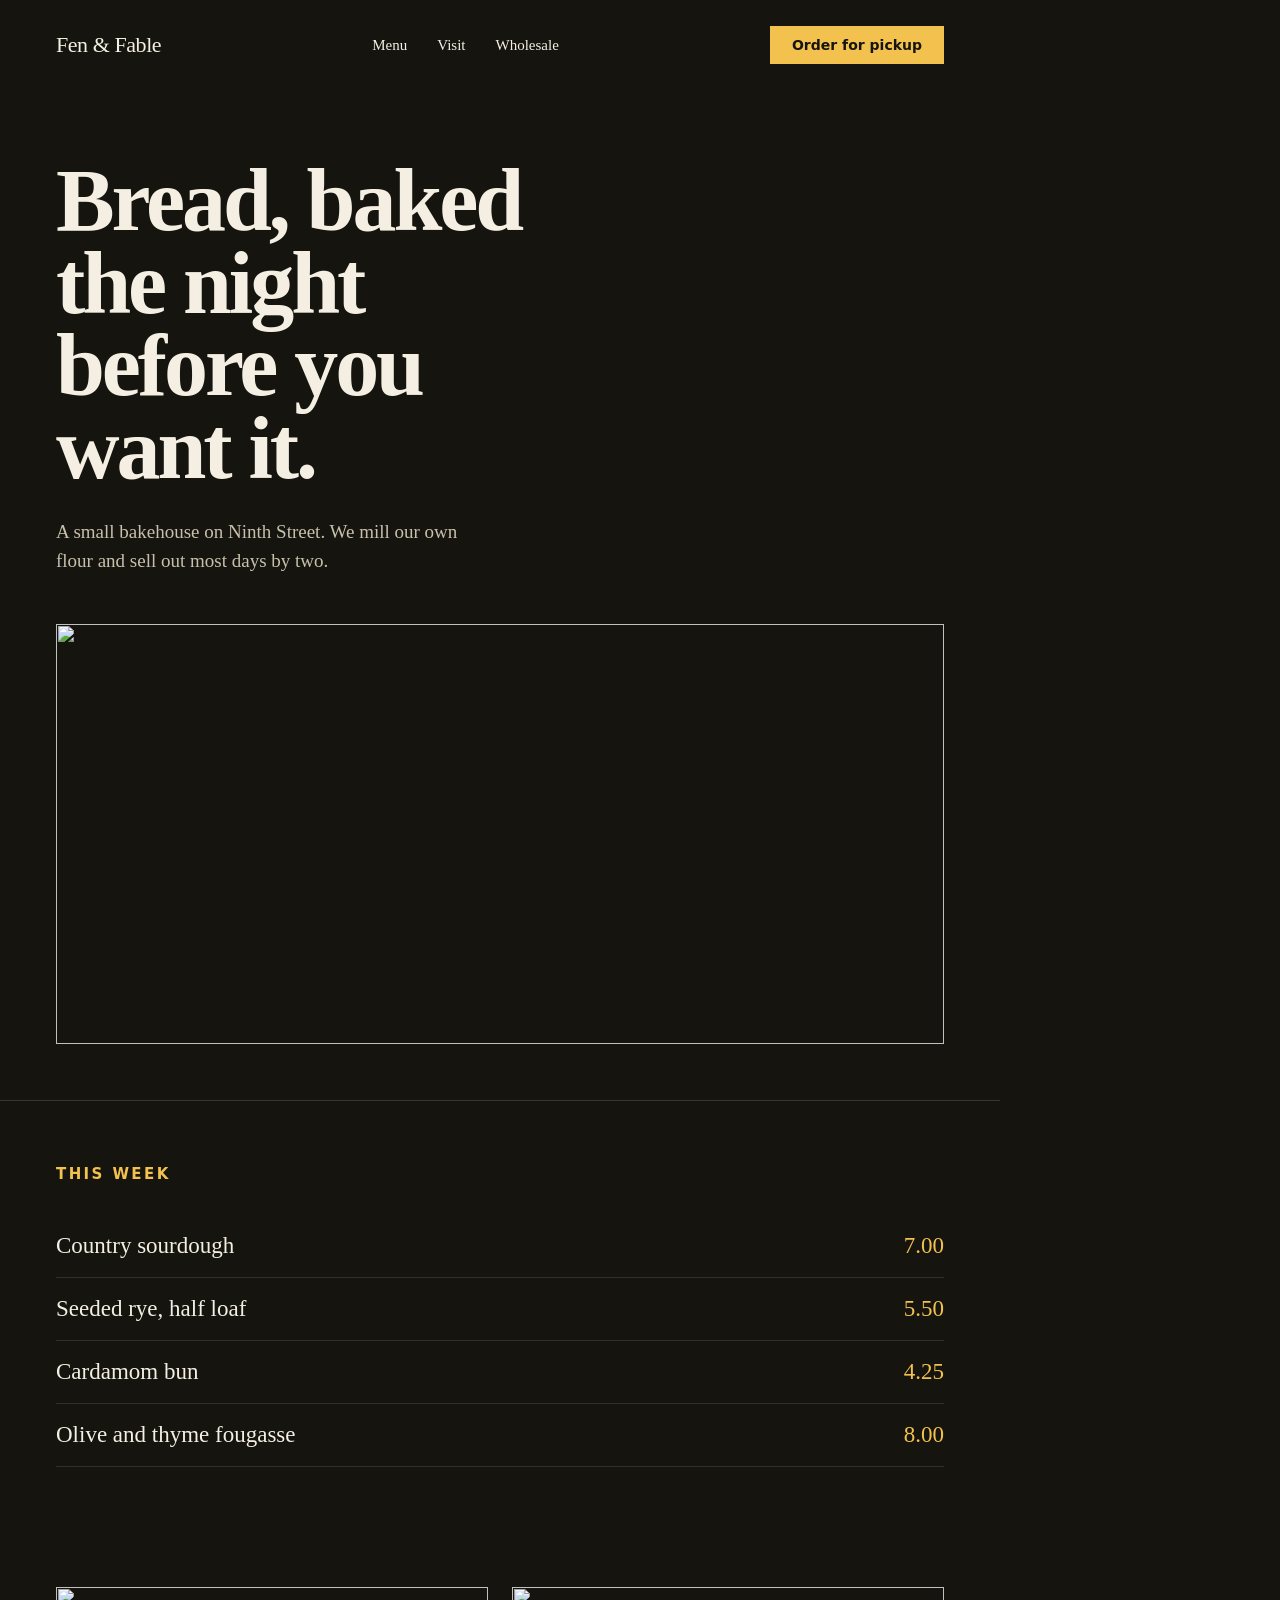
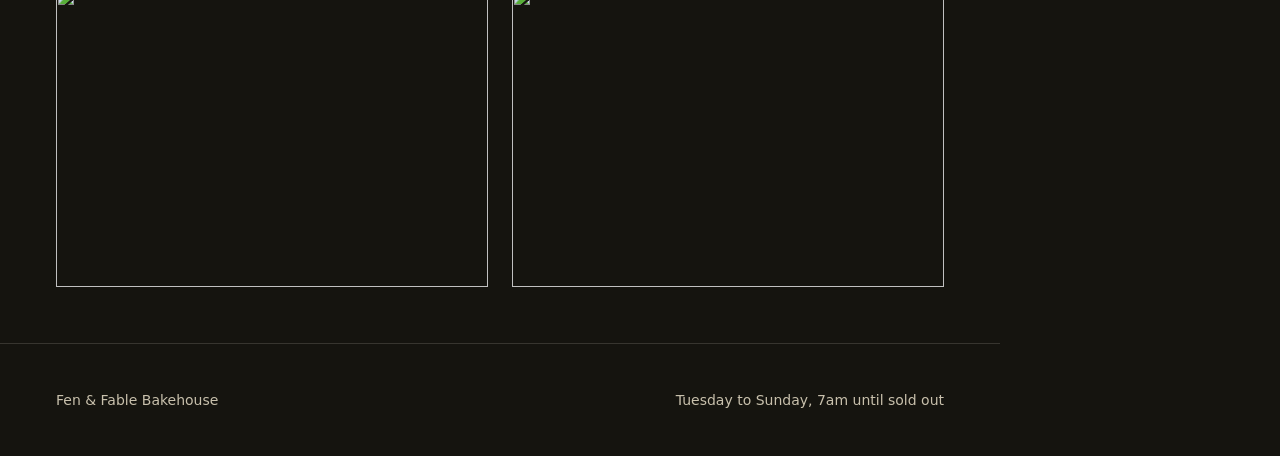
==== mockups/bakehouse.html @ 43e180fd "Updated Website Design wth better tiered model Better UI, less AI generated slop" ====
<!doctype html>
<html lang="en"><head><meta charset="utf-8"><title>Fen &amp; Fable Bakehouse</title>
<meta name="viewport" content="width=1000">
<style>
*,*::before,*::after{box-sizing:border-box}
body{margin:0;width:1000px;background:#15140F;color:#F4EFE2;font-family:Georgia,serif}
img{display:block;max-width:100%}
a{text-decoration:none;color:inherit}
h1,h2,h3,p,ul{margin:0}
ul{padding:0;list-style:none}

nav{display:flex;justify-content:space-between;align-items:center;padding:26px 56px;font-size:15px}
nav ul{display:flex;gap:30px}
.mark{font-size:22px;letter-spacing:-.02em}
.btn{background:#F2C14E;color:#15140F;padding:11px 22px;font-size:14px;font-family:system-ui,sans-serif;font-weight:600}
.hero{padding:70px 56px 56px}
.hero h1{font-size:88px;line-height:.94;letter-spacing:-.035em;max-width:12ch}
.hero p{margin-top:26px;max-width:44ch;font-size:19px;line-height:1.55;color:#C8C0AC}
.shot{margin-top:48px;height:420px;overflow:hidden}
.shot img{width:100%;height:100%;object-fit:cover}
.menu{padding:64px 56px;border-top:1px solid rgba(244,239,226,.15)}
.menu h2{font-size:15px;font-family:system-ui,sans-serif;letter-spacing:.16em;text-transform:uppercase;color:#F2C14E;margin-bottom:32px}
.row{display:flex;justify-content:space-between;align-items:baseline;padding:18px 0;border-bottom:1px solid rgba(244,239,226,.12);font-size:23px}
.row span:last-child{color:#F2C14E}
.two{display:grid;grid-template-columns:1fr 1fr;gap:24px;padding:56px}
.two img{height:300px;width:100%;object-fit:cover}
footer{padding:48px 56px;border-top:1px solid rgba(244,239,226,.15);display:flex;justify-content:space-between;font-size:14px;color:#C8C0AC;font-family:system-ui,sans-serif}

</style></head><body>

<nav><span class="mark">Fen &amp; Fable</span><ul><li>Menu</li><li>Visit</li><li>Wholesale</li></ul><a class="btn">Order for pickup</a></nav>
<section class="hero">
  <h1>Bread, baked the night before you want it.</h1>
  <p>A small bakehouse on Ninth Street. We mill our own flour and sell out most days by two.</p>
  <div class="shot"><img src="https://picsum.photos/seed/illomi-mock-bakery-hero/1400/840" alt=""></div>
</section>
<section class="menu">
  <h2>This week</h2>
  <div class="row"><span>Country sourdough</span><span>7.00</span></div>
  <div class="row"><span>Seeded rye, half loaf</span><span>5.50</span></div>
  <div class="row"><span>Cardamom bun</span><span>4.25</span></div>
  <div class="row"><span>Olive and thyme fougasse</span><span>8.00</span></div>
</section>
<div class="two">
  <img src="https://picsum.photos/seed/illomi-mock-bakery-a/700/600" alt="">
  <img src="https://picsum.photos/seed/illomi-mock-bakery-b/700/600" alt="">
</div>
<footer><span>Fen &amp; Fable Bakehouse</span><span>Tuesday to Sunday, 7am until sold out</span></footer>

</body></html>
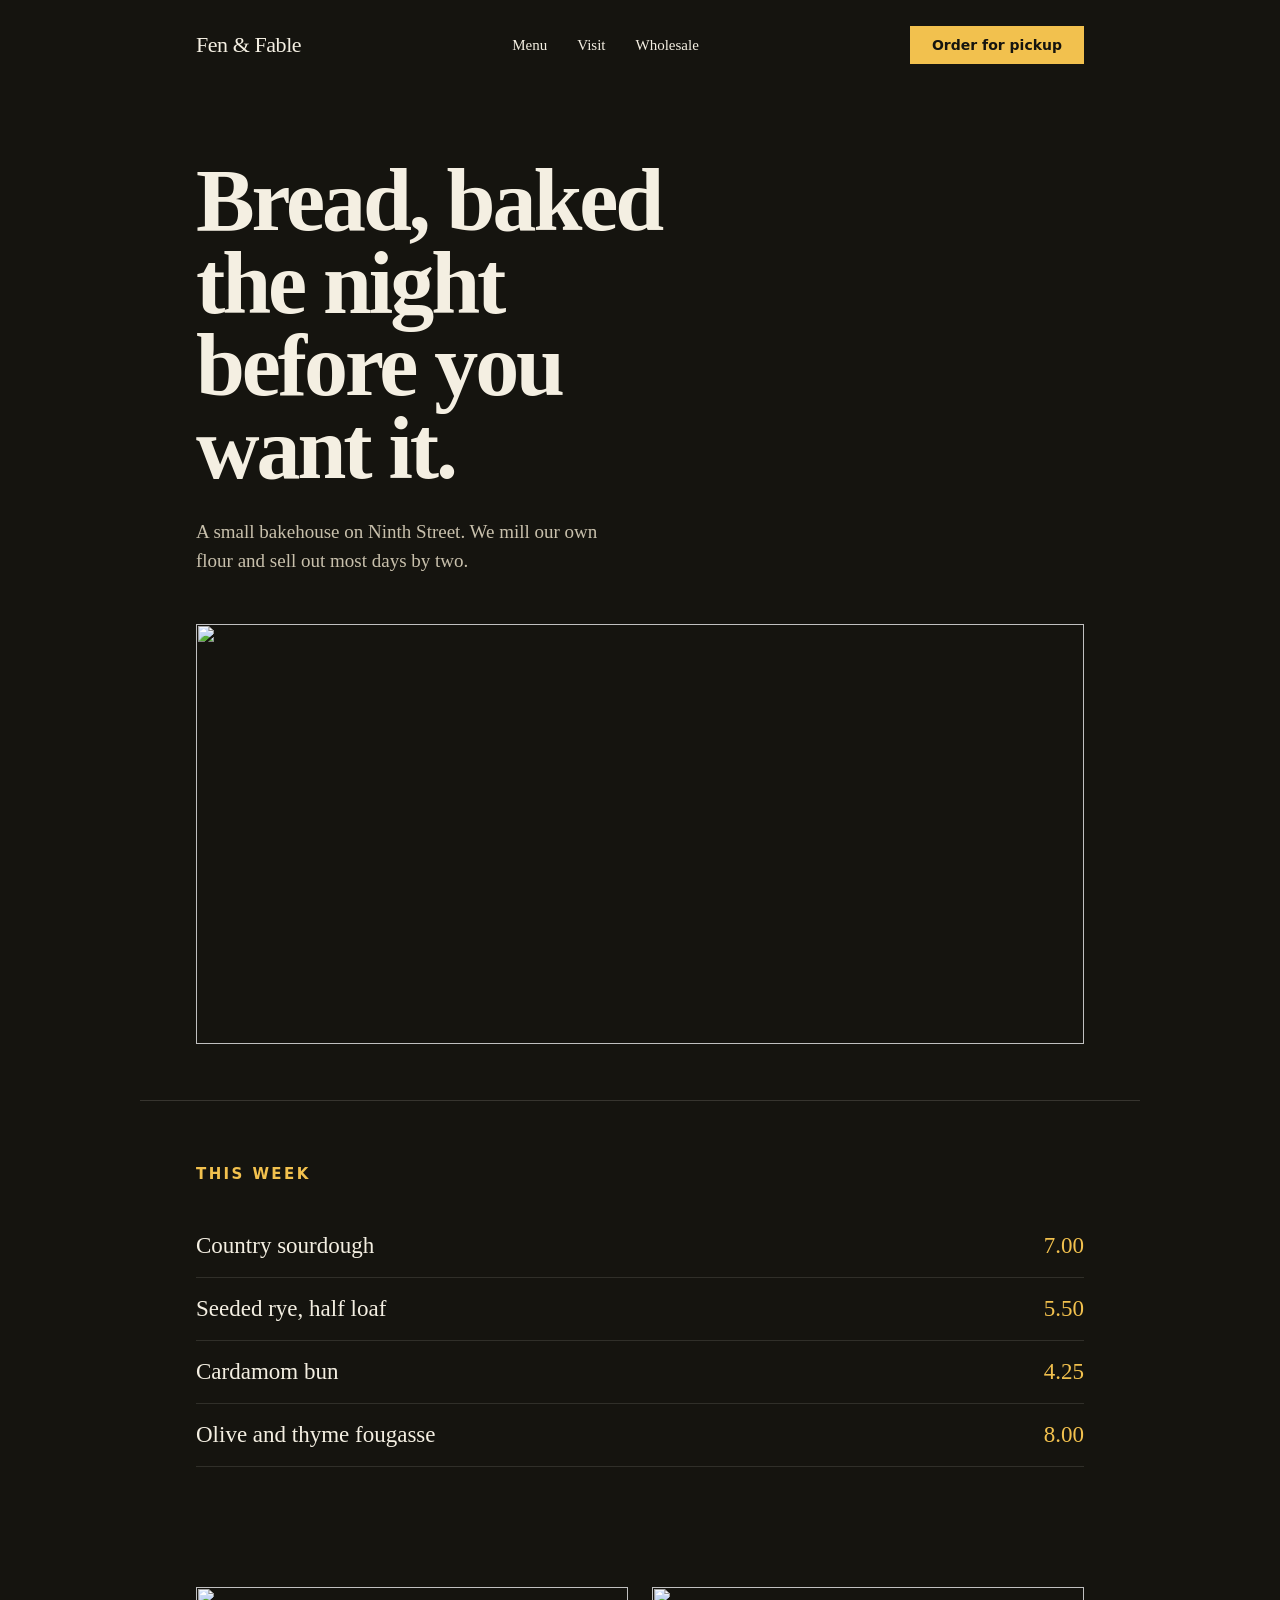
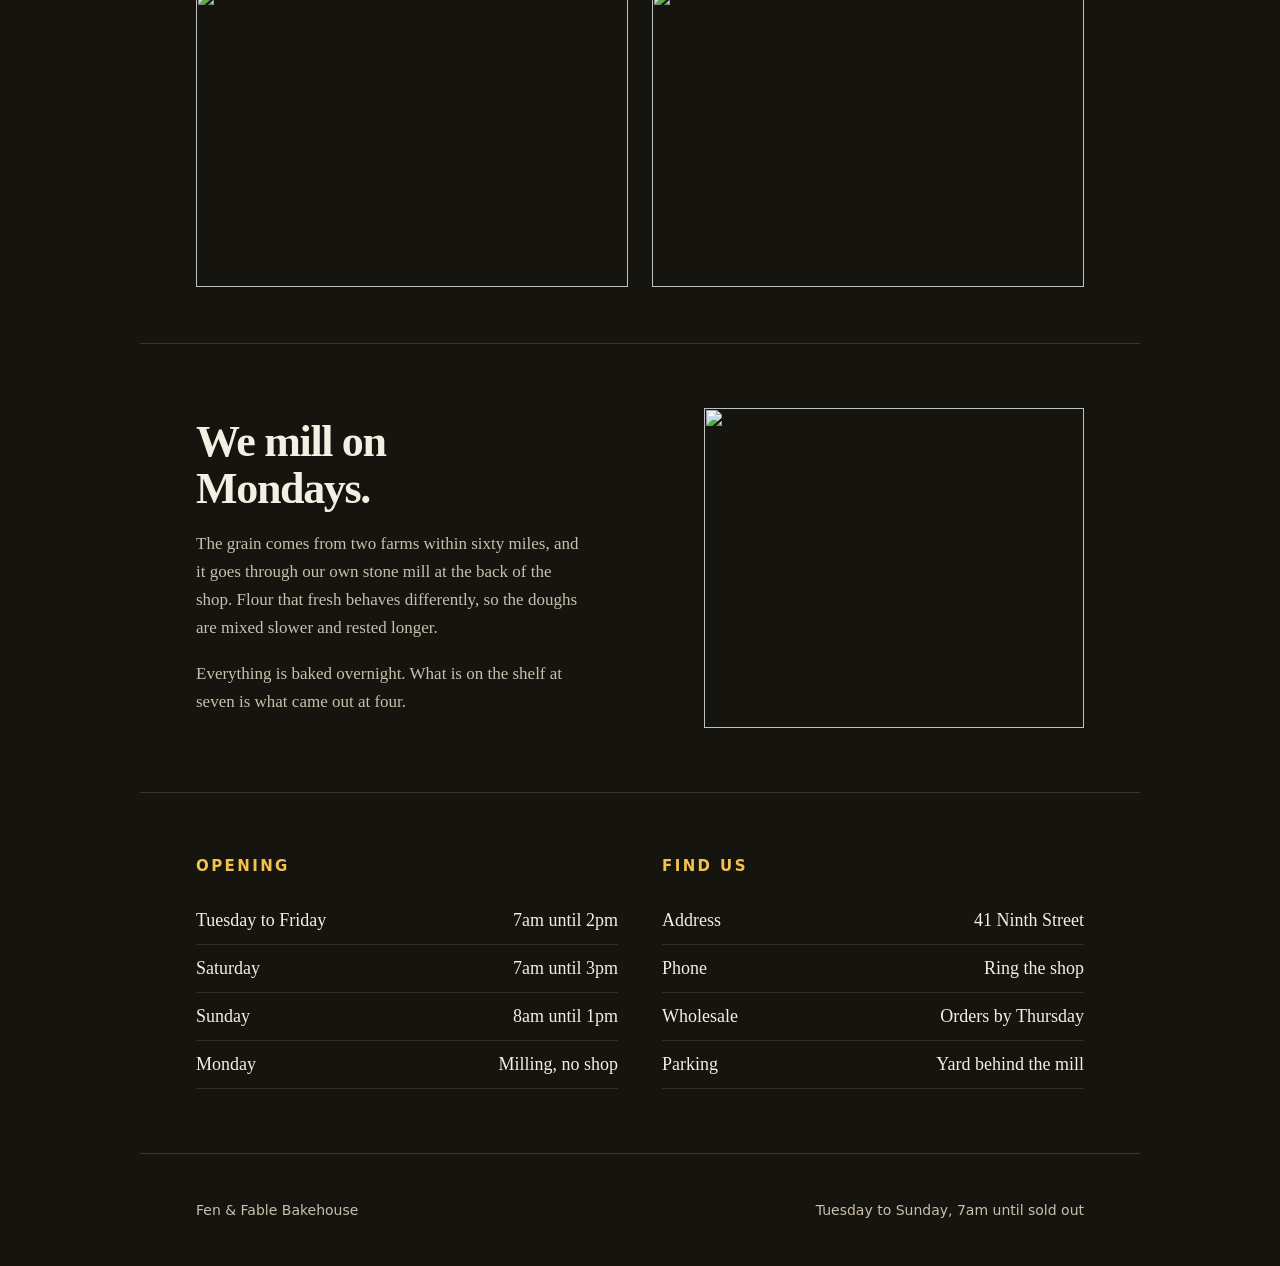
==== commit fe73b680: "Website Upgrade + Mobile Site Enhancements" ====
--- a/mockups/bakehouse.html
+++ b/mockups/bakehouse.html
@@ -1,9 +1,9 @@
 <!doctype html>
 <html lang="en"><head><meta charset="utf-8"><title>Fen &amp; Fable Bakehouse</title>
-<meta name="viewport" content="width=1000">
+<meta name="viewport" content="width=device-width, initial-scale=1">
 <style>
 *,*::before,*::after{box-sizing:border-box}
-body{margin:0;width:1000px;background:#15140F;color:#F4EFE2;font-family:Georgia,serif}
+body{margin:0;width:100%;max-width:1000px;margin-inline:auto;background:#15140F;color:#F4EFE2;font-family:Georgia,serif}
 img{display:block;max-width:100%}
 a{text-decoration:none;color:inherit}
 h1,h2,h3,p,ul{margin:0}
@@ -26,13 +26,39 @@
 .two img{height:300px;width:100%;object-fit:cover}
 footer{padding:48px 56px;border-top:1px solid rgba(244,239,226,.15);display:flex;justify-content:space-between;font-size:14px;color:#C8C0AC;font-family:system-ui,sans-serif}
 
+
+.story{padding:64px 56px;border-top:1px solid rgba(244,239,226,.15);display:grid;grid-template-columns:1.1fr .9fr;gap:44px;align-items:center}
+.story h2{font-size:44px;line-height:1.05;letter-spacing:-.03em;max-width:14ch}
+.story p{margin-top:18px;color:#C8C0AC;font-size:17px;line-height:1.65;max-width:46ch}
+.story img{width:100%;height:320px;object-fit:cover}
+.find{padding:64px 56px;border-top:1px solid rgba(244,239,226,.15);display:grid;grid-template-columns:1fr 1fr;gap:44px}
+.find h3{font-size:15px;font-family:system-ui,sans-serif;letter-spacing:.16em;text-transform:uppercase;color:#F2C14E;margin-bottom:22px}
+.find .l{display:flex;justify-content:space-between;padding:13px 0;border-bottom:1px solid rgba(244,239,226,.12);font-size:18px}
+
+@media (max-width: 760px){
+  body{font-size:15px}
+  nav{flex-wrap:wrap;gap:10px}
+  nav ul{gap:16px;font-size:13px}
+  .hero{grid-template-columns:1fr !important;padding-left:24px;padding-right:24px}
+  .hero h1{font-size:40px !important}
+  .hero img{height:240px !important}
+  .cards,.grid,.svc,.team,.two,.gal,.story,.find{grid-template-columns:1fr !important}
+  .band,.sub,.hrs,.hours,.price,.fees,.menu,.book,.clients{
+    padding-left:24px !important;padding-right:24px !important}
+  .band,.sub,.hours,.hrs{flex-direction:column;align-items:flex-start;gap:18px;
+    grid-template-columns:1fr !important;text-align:left}
+  .band h2,.sub h2,.hrs h2,.hours h3{font-size:26px !important;max-width:none}
+  .fields{grid-template-columns:1fr !important}
+  .price{grid-template-columns:1fr !important}
+  footer{flex-direction:column;gap:8px;align-items:flex-start}
+}
 </style></head><body>
 
 <nav><span class="mark">Fen &amp; Fable</span><ul><li>Menu</li><li>Visit</li><li>Wholesale</li></ul><a class="btn">Order for pickup</a></nav>
 <section class="hero">
   <h1>Bread, baked the night before you want it.</h1>
   <p>A small bakehouse on Ninth Street. We mill our own flour and sell out most days by two.</p>
-  <div class="shot"><img src="https://picsum.photos/seed/illomi-mock-bakery-hero/1400/840" alt=""></div>
+  <div class="shot"><img loading="lazy" decoding="async" src="https://picsum.photos/seed/illomi-mock-bakery-hero/840/500" alt=""></div>
 </section>
 <section class="menu">
   <h2>This week</h2>
@@ -42,9 +68,33 @@
   <div class="row"><span>Olive and thyme fougasse</span><span>8.00</span></div>
 </section>
 <div class="two">
-  <img src="https://picsum.photos/seed/illomi-mock-bakery-a/700/600" alt="">
-  <img src="https://picsum.photos/seed/illomi-mock-bakery-b/700/600" alt="">
+  <img loading="lazy" decoding="async" src="https://picsum.photos/seed/illomi-mock-bakery-a/420/360" alt="">
+  <img loading="lazy" decoding="async" src="https://picsum.photos/seed/illomi-mock-bakery-b/420/360" alt="">
 </div>
+<section class="story">
+  <div>
+    <h2>We mill on Mondays.</h2>
+    <p>The grain comes from two farms within sixty miles, and it goes through our own stone mill at the back of the shop. Flour that fresh behaves differently, so the doughs are mixed slower and rested longer.</p>
+    <p>Everything is baked overnight. What is on the shelf at seven is what came out at four.</p>
+  </div>
+  <img loading="lazy" decoding="async" src="https://picsum.photos/seed/illomi-mock-bakery-mill/420/300" alt="">
+</section>
+<section class="find">
+  <div>
+    <h3>Opening</h3>
+    <div class="l"><span>Tuesday to Friday</span><span>7am until 2pm</span></div>
+    <div class="l"><span>Saturday</span><span>7am until 3pm</span></div>
+    <div class="l"><span>Sunday</span><span>8am until 1pm</span></div>
+    <div class="l"><span>Monday</span><span>Milling, no shop</span></div>
+  </div>
+  <div>
+    <h3>Find us</h3>
+    <div class="l"><span>Address</span><span>41 Ninth Street</span></div>
+    <div class="l"><span>Phone</span><span>Ring the shop</span></div>
+    <div class="l"><span>Wholesale</span><span>Orders by Thursday</span></div>
+    <div class="l"><span>Parking</span><span>Yard behind the mill</span></div>
+  </div>
+</section>
 <footer><span>Fen &amp; Fable Bakehouse</span><span>Tuesday to Sunday, 7am until sold out</span></footer>
 
 </body></html>
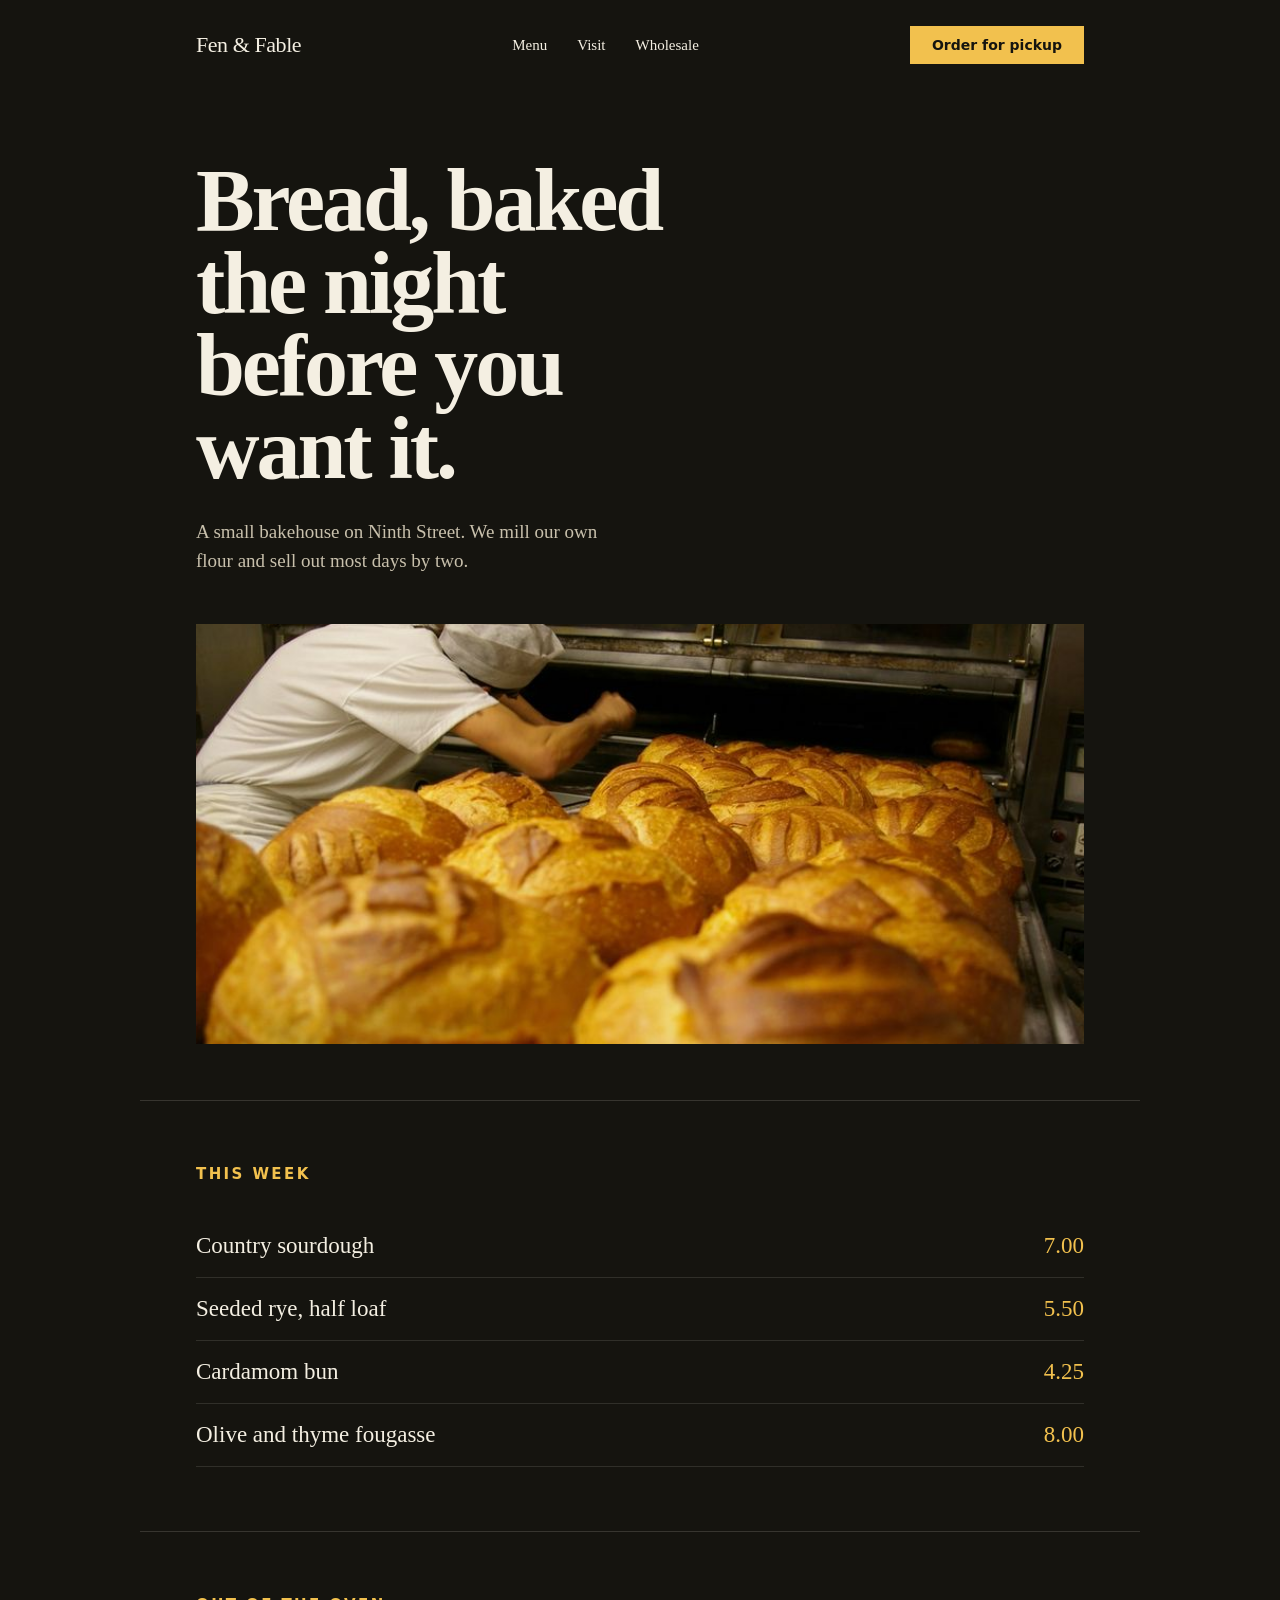
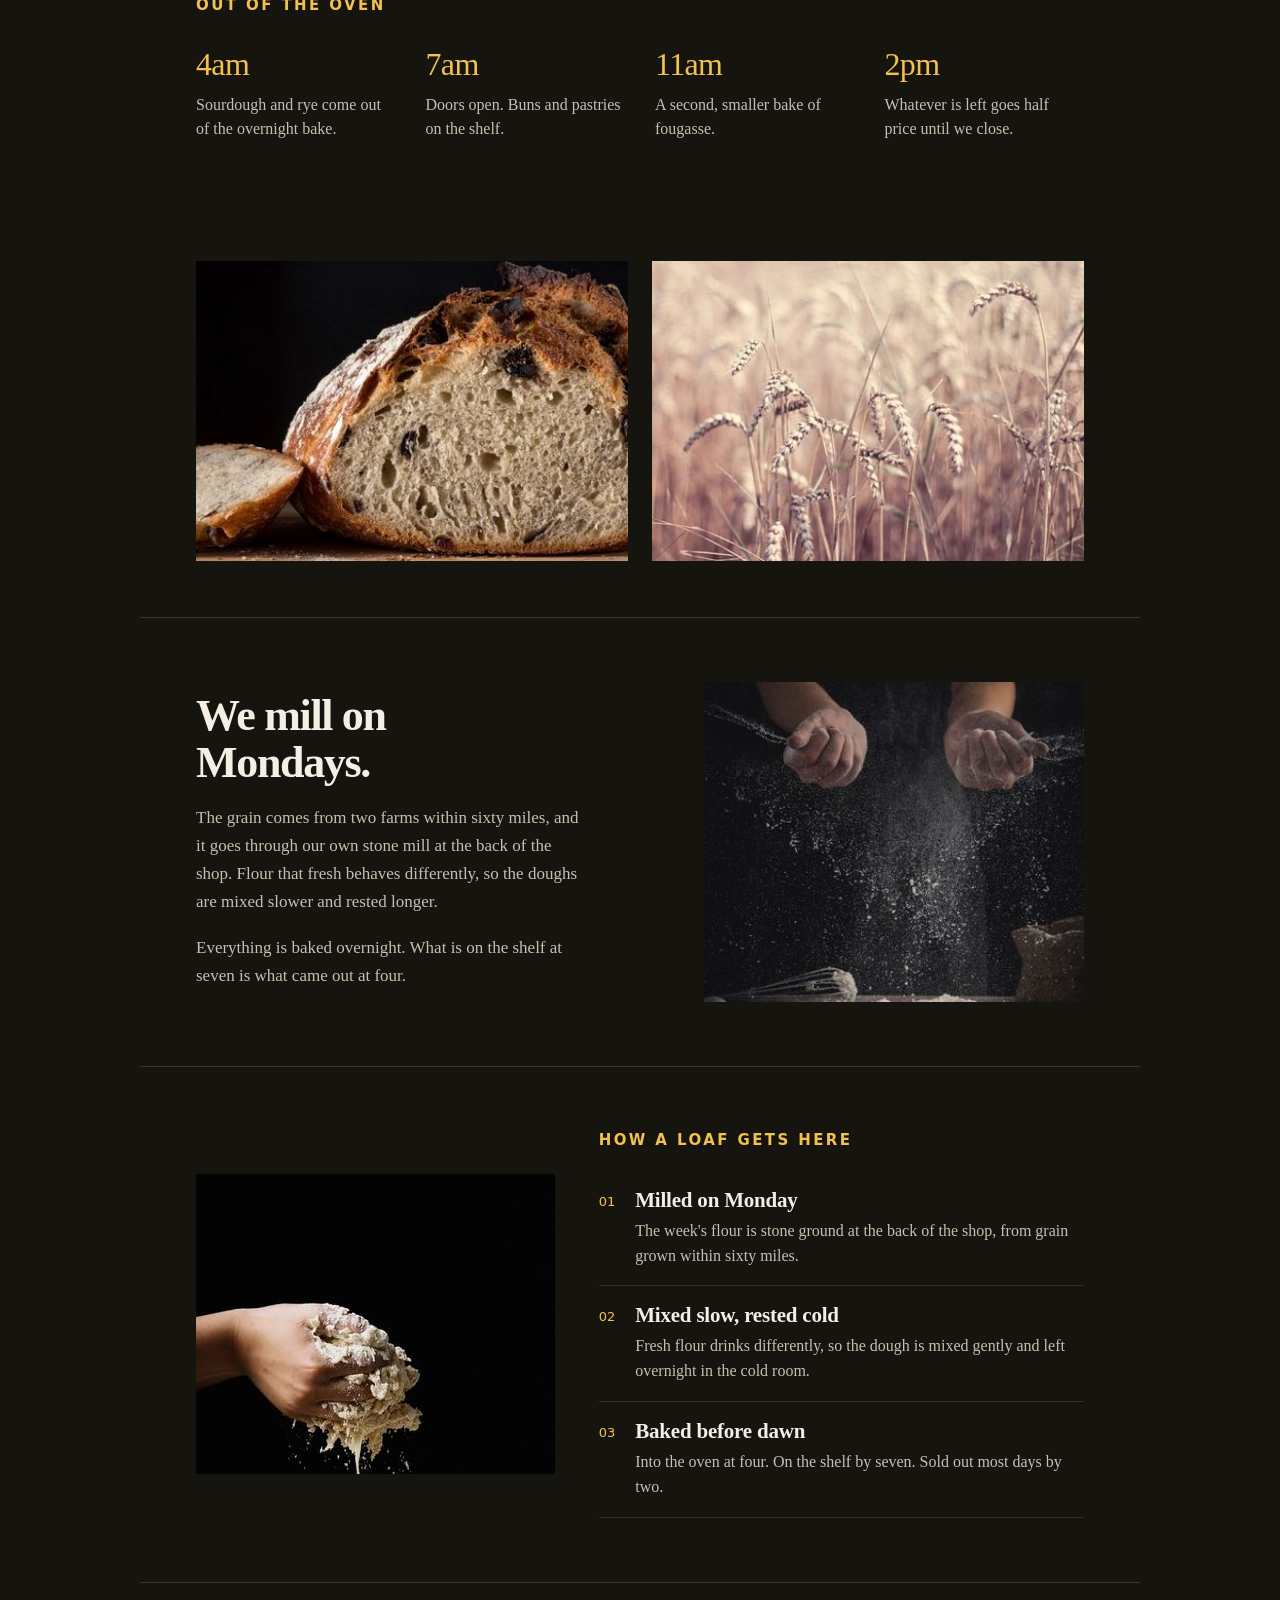
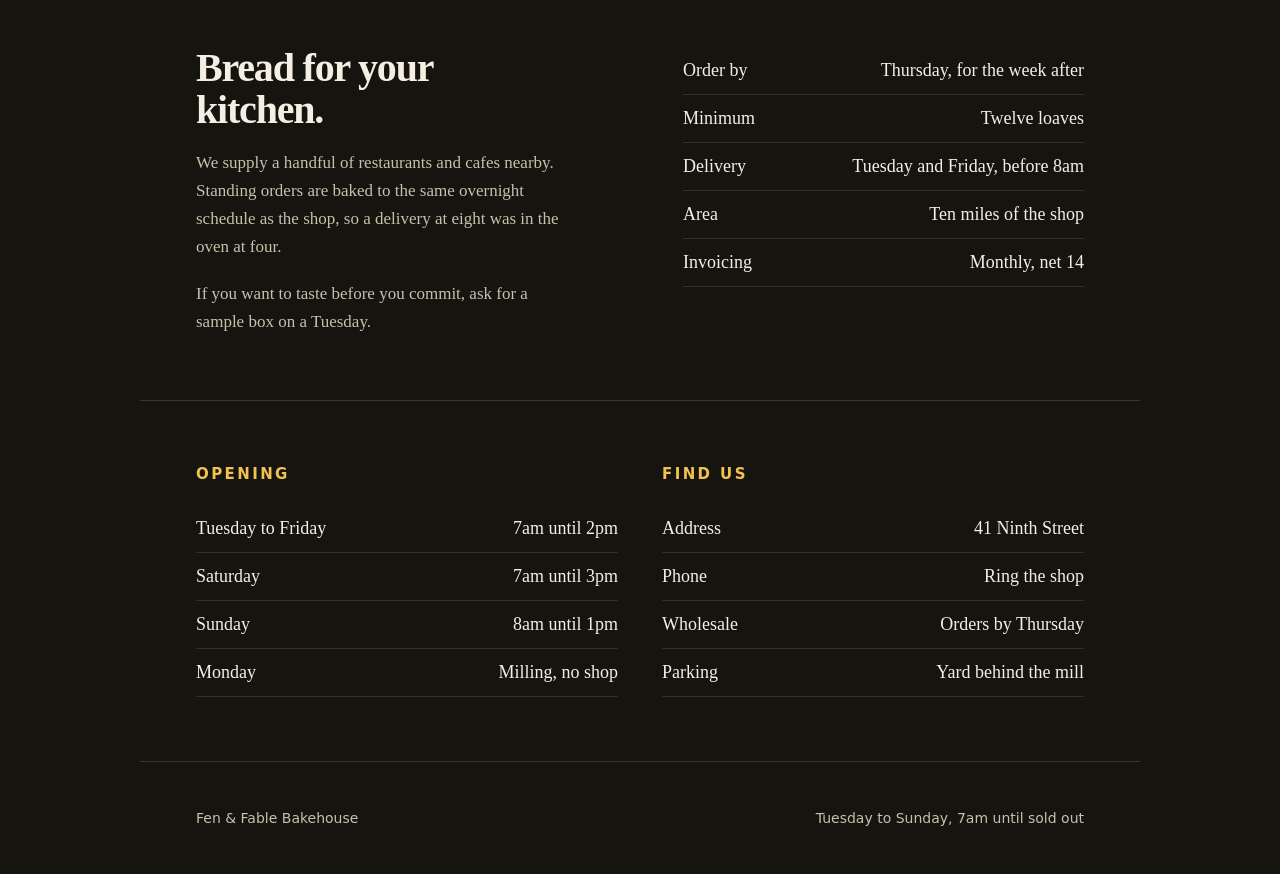
==== commit 7dd3b1bf: "final alpha release!" ====
--- a/mockups/bakehouse.html
+++ b/mockups/bakehouse.html
@@ -35,15 +35,32 @@
 .find h3{font-size:15px;font-family:system-ui,sans-serif;letter-spacing:.16em;text-transform:uppercase;color:#F2C14E;margin-bottom:22px}
 .find .l{display:flex;justify-content:space-between;padding:13px 0;border-bottom:1px solid rgba(244,239,226,.12);font-size:18px}
 
+.times{padding:64px 56px;border-top:1px solid rgba(244,239,226,.15)}
+.times h2{font-size:15px;font-family:system-ui,sans-serif;letter-spacing:.16em;text-transform:uppercase;color:#F2C14E;margin-bottom:32px}
+.tgrid{display:grid;grid-template-columns:repeat(4,1fr);gap:30px}
+.tgrid .t{font-size:32px;letter-spacing:-.02em;color:#F2C14E}
+.tgrid p{margin-top:10px;color:#C8C0AC;font-size:16px;line-height:1.5}
+.steps{padding:64px 56px;border-top:1px solid rgba(244,239,226,.15);display:grid;grid-template-columns:.85fr 1.15fr;gap:44px;align-items:center}
+.steps img{width:100%;height:300px;object-fit:cover}
+.steps h2{font-size:15px;font-family:system-ui,sans-serif;letter-spacing:.16em;text-transform:uppercase;color:#F2C14E;margin-bottom:22px}
+.s{display:flex;gap:20px;padding:17px 0;border-bottom:1px solid rgba(244,239,226,.12)}
+.s .n{font-size:13px;font-family:system-ui,sans-serif;color:#F2C14E;padding-top:6px}
+.s h3{font-size:21px;letter-spacing:-.01em}
+.s p{margin-top:6px;color:#C8C0AC;font-size:16px;line-height:1.55}
+.trade{padding:64px 56px;border-top:1px solid rgba(244,239,226,.15);display:grid;grid-template-columns:1.05fr .95fr;gap:44px}
+.trade h2{font-size:40px;line-height:1.06;letter-spacing:-.03em;max-width:13ch}
+.trade p{margin-top:18px;color:#C8C0AC;font-size:17px;line-height:1.65;max-width:44ch}
+.trade .l{display:flex;justify-content:space-between;padding:13px 0;border-bottom:1px solid rgba(244,239,226,.12);font-size:18px}
+
 @media (max-width: 760px){
   body{font-size:15px}
   nav{flex-wrap:wrap;gap:10px}
-  nav ul{gap:16px;font-size:13px}
+  nav ul{gap:16px;font-size:13px;flex-wrap:wrap}
   .hero{grid-template-columns:1fr !important;padding-left:24px;padding-right:24px}
   .hero h1{font-size:40px !important}
   .hero img{height:240px !important}
-  .cards,.grid,.svc,.team,.two,.gal,.story,.find{grid-template-columns:1fr !important}
-  .band,.sub,.hrs,.hours,.price,.fees,.menu,.book,.clients{
+  .cards,.grid,.svc,.team,.two,.gal,.story,.find,.tgrid,.steps,.trade{grid-template-columns:1fr !important}
+  .band,.sub,.hrs,.hours,.price,.fees,.menu,.book,.clients,.times,.steps,.trade{
     padding-left:24px !important;padding-right:24px !important}
   .band,.sub,.hours,.hrs{flex-direction:column;align-items:flex-start;gap:18px;
     grid-template-columns:1fr !important;text-align:left}
@@ -58,7 +75,7 @@
 <section class="hero">
   <h1>Bread, baked the night before you want it.</h1>
   <p>A small bakehouse on Ninth Street. We mill our own flour and sell out most days by two.</p>
-  <div class="shot"><img loading="lazy" decoding="async" src="https://picsum.photos/seed/illomi-mock-bakery-hero/840/500" alt=""></div>
+  <div class="shot"><img loading="lazy" decoding="async" src="img/bakery-hero.jpg" width="840" height="500" alt="A baker drawing loaves out of the deck oven"></div>
 </section>
 <section class="menu">
   <h2>This week</h2>
@@ -67,9 +84,19 @@
   <div class="row"><span>Cardamom bun</span><span>4.25</span></div>
   <div class="row"><span>Olive and thyme fougasse</span><span>8.00</span></div>
 </section>
+<section class="times">
+  <h2>Out of the oven</h2>
+  <div class="tgrid">
+    <div><div class="t">4am</div><p>Sourdough and rye come out of the overnight bake.</p></div>
+    <div><div class="t">7am</div><p>Doors open. Buns and pastries on the shelf.</p></div>
+    <div><div class="t">11am</div><p>A second, smaller bake of fougasse.</p></div>
+    <div><div class="t">2pm</div><p>Whatever is left goes half price until we close.</p></div>
+  </div>
+</section>
+
 <div class="two">
-  <img loading="lazy" decoding="async" src="https://picsum.photos/seed/illomi-mock-bakery-a/420/360" alt="">
-  <img loading="lazy" decoding="async" src="https://picsum.photos/seed/illomi-mock-bakery-b/420/360" alt="">
+  <img loading="lazy" decoding="async" src="img/bakery-a.jpg" width="420" height="360" alt="A sourdough loaf cut open to show the crumb">
+  <img loading="lazy" decoding="async" src="img/bakery-b.jpg" width="420" height="360" alt="Ears of wheat in the field">
 </div>
 <section class="story">
   <div>
@@ -77,8 +104,32 @@
     <p>The grain comes from two farms within sixty miles, and it goes through our own stone mill at the back of the shop. Flour that fresh behaves differently, so the doughs are mixed slower and rested longer.</p>
     <p>Everything is baked overnight. What is on the shelf at seven is what came out at four.</p>
   </div>
-  <img loading="lazy" decoding="async" src="https://picsum.photos/seed/illomi-mock-bakery-mill/420/300" alt="">
+  <img loading="lazy" decoding="async" src="img/bakery-mill.jpg" width="420" height="300" alt="Flour being dusted across the bench">
 </section>
+<section class="steps">
+  <img loading="lazy" decoding="async" src="img/bakery-pin.jpg" width="420" height="300" alt="A hand working through wet dough">
+  <div>
+    <h2>How a loaf gets here</h2>
+    <div class="s"><span class="n">01</span><div><h3>Milled on Monday</h3><p>The week's flour is stone ground at the back of the shop, from grain grown within sixty miles.</p></div></div>
+    <div class="s"><span class="n">02</span><div><h3>Mixed slow, rested cold</h3><p>Fresh flour drinks differently, so the dough is mixed gently and left overnight in the cold room.</p></div></div>
+    <div class="s"><span class="n">03</span><div><h3>Baked before dawn</h3><p>Into the oven at four. On the shelf by seven. Sold out most days by two.</p></div></div>
+  </div>
+</section>
+<section class="trade" id="wholesale">
+  <div>
+    <h2>Bread for your kitchen.</h2>
+    <p>We supply a handful of restaurants and cafes nearby. Standing orders are baked to the same overnight schedule as the shop, so a delivery at eight was in the oven at four.</p>
+    <p>If you want to taste before you commit, ask for a sample box on a Tuesday.</p>
+  </div>
+  <div>
+    <div class="l"><span>Order by</span><span>Thursday, for the week after</span></div>
+    <div class="l"><span>Minimum</span><span>Twelve loaves</span></div>
+    <div class="l"><span>Delivery</span><span>Tuesday and Friday, before 8am</span></div>
+    <div class="l"><span>Area</span><span>Ten miles of the shop</span></div>
+    <div class="l"><span>Invoicing</span><span>Monthly, net 14</span></div>
+  </div>
+</section>
+
 <section class="find">
   <div>
     <h3>Opening</h3>
